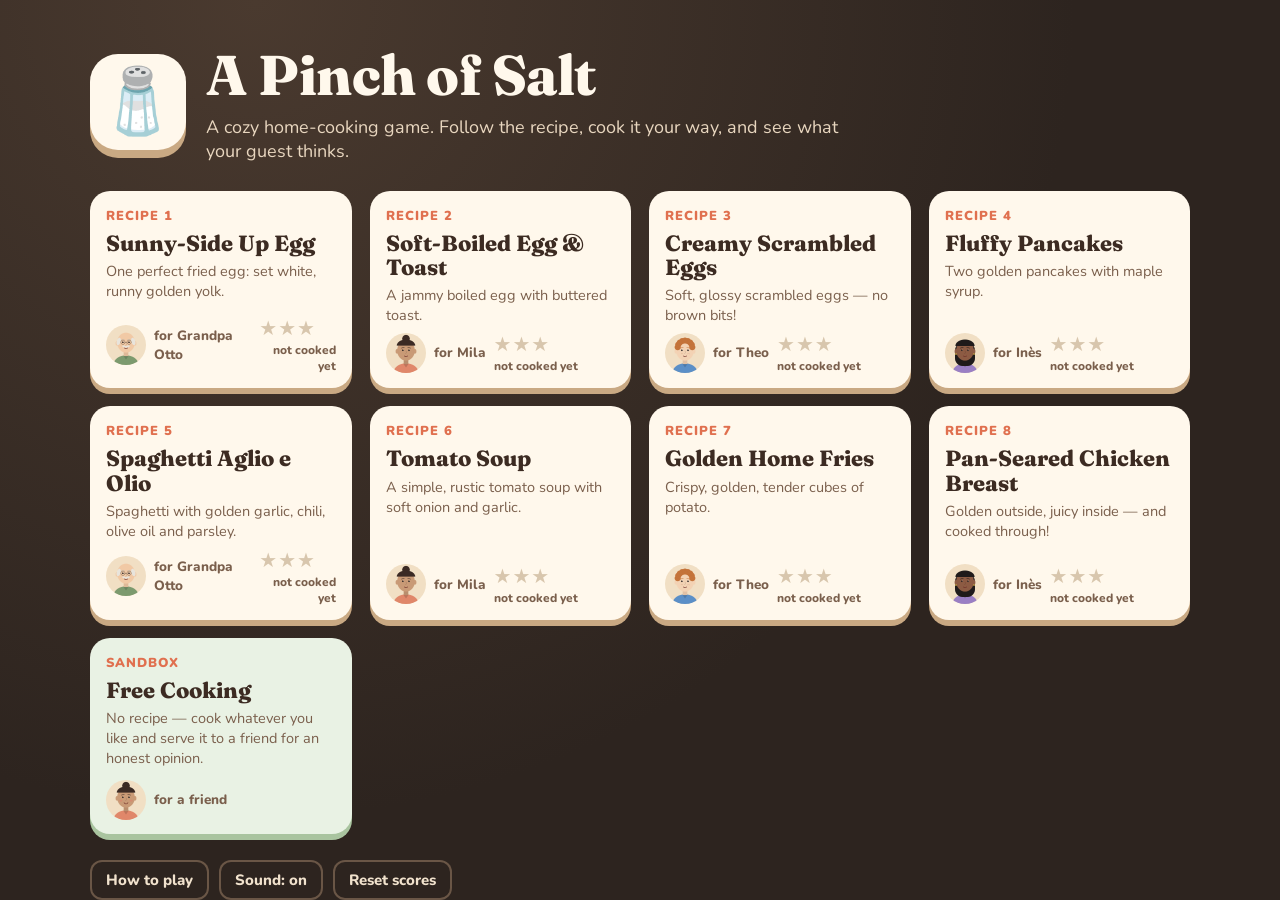
==== index.html @ 3524da97 "A Pinch of Salt: cozy home-cooking simulator Browser game: cook real recipes in a simulated kitchen " ====
<!doctype html>
<html lang="en">
<head>
  <meta charset="utf-8">
  <meta name="viewport" content="width=device-width, initial-scale=1">
  <title>A Pinch of Salt</title>
  <link rel="preconnect" href="https://fonts.googleapis.com">
  <link rel="stylesheet" href="https://fonts.googleapis.com/css2?family=Fraunces:opsz,wght@9..144,600;9..144,800&family=Nunito:wght@600;700;800;900&display=swap">
  <link rel="stylesheet" href="css/style.css">
</head>
<body>
  <div id="app">
    <!-- level select -->
    <section id="menu" class="screen">
      <header class="menu-head">
        <div class="logo">🧂</div>
        <div>
          <h1>A Pinch of Salt</h1>
          <p class="tag">A cozy home-cooking game. Follow the recipe, cook it your way, and see what your guest thinks.</p>
        </div>
      </header>
      <div id="levels" class="levels"></div>
      <footer class="menu-foot">
        <button class="btn ghost" data-act="help">How to play</button>
        <button class="btn ghost" data-act="sound" id="soundBtnMenu">Sound: on</button>
        <button class="btn ghost" data-act="resetScores">Reset scores</button>
      </footer>
    </section>

    <!-- kitchen -->
    <section id="game" class="screen hidden">
      <div id="stage"><canvas id="cv"></canvas></div>
      <aside id="side">
        <div class="diner-card">
          <canvas id="dinerMini" width="160" height="160"></canvas>
          <div>
            <div class="for">Cooking for</div>
            <div class="name" id="dinerName"></div>
            <div class="best" id="bestLine"></div>
          </div>
        </div>
        <div class="recipe-card" id="recipeCard"></div>
        <div class="controls">
          <div class="speed">
            <span>Time</span>
            <button class="btn small seg" data-speed="1">1×</button>
            <button class="btn small seg" data-speed="3">3×</button>
            <button class="btn small seg" data-speed="8">8×</button>
          </div>
          <div class="row">
            <button class="btn small" data-act="help">Help</button>
            <button class="btn small" data-act="sound" id="soundBtn">Sound</button>
            <button class="btn small" data-act="restart">Restart</button>
            <button class="btn small" data-act="menu">Menu</button>
          </div>
        </div>
      </aside>
    </section>

    <!-- verdict -->
    <div id="verdict" class="modal hidden">
      <div class="verdict-box">
        <div class="verdict-left">
          <canvas id="dinerBig" width="360" height="360"></canvas>
          <div class="verdict-name" id="verdictName"></div>
        </div>
        <div class="verdict-right">
          <div class="verdict-title" id="verdictTitle"></div>
          <div class="talk" id="talk"></div>
          <div class="result hidden" id="result">
            <div class="stars" id="stars"></div>
            <div class="score"><span id="scoreNum">0</span><small>/100</small></div>
            <div class="best-note" id="bestNote"></div>
            <details id="details"><summary>What the guest noticed</summary><div id="detailBody"></div></details>
            <div class="row">
              <button class="btn" data-act="retry">Cook again</button>
              <button class="btn primary" data-act="next" id="nextBtn">Next recipe</button>
              <button class="btn ghost" data-act="menu">Menu</button>
            </div>
          </div>
        </div>
      </div>
    </div>

    <!-- help -->
    <div id="help" class="modal hidden">
      <div class="help-box">
        <h2>How to cook</h2>
        <ul>
          <li><b>Drag</b> food and containers around. Pans, pots, plates and bowls live on the wall — drag them down to the counter or the stove.</li>
          <li><b>Pour</b> by holding a jar, bottle or container over another container. Pouring starts after a moment; let go when you have enough. The amount is shown as you pour.</li>
          <li><b>Eggs:</b> drop one into a bowl or pan, then click it to crack it. A boiled egg can be clicked to peel.</li>
          <li><b>Utensils</b> hang on the wall. Click one to pick it up, then:
            spoon / whisk — hold the mouse on a pot or bowl to stir or whisk ·
            spatula — click food in a pan to flip it, hold to stir ·
            tasting spoon — click a dish to taste it ·
            knife (on the cutting board) — click or hold on food on the board; more chops = finer pieces.
            Right-click or <b>Esc</b> puts it down.</li>
          <li><b>Stove:</b> click the right half of a knob to turn the heat up, the left half to turn it down (or scroll).</li>
          <li><b>Sink:</b> put a pot in the sink and click the tap to fill it. Hold a pot over the empty sink to drain the liquid — the solids stay in.</li>
          <li><b>Toaster:</b> drop bread in, press the lever. The dial sets how dark.</li>
          <li><b>Compost:</b> drop food on it, or drop a container on it to empty it.</li>
          <li><b>Serve:</b> put the finished dish on the serving tray and ring the bell. Your guest only judges the food — not the steps you took.</li>
          <li>Hover over anything to see what it is, how hot it is and how cooked it is. Use the time buttons to speed up waiting.</li>
        </ul>
        <div class="row"><button class="btn primary" data-act="closeHelp">Let's cook</button></div>
      </div>
    </div>
  </div>

  <script src="js/util.js"></script>
  <script src="js/ingredients.js"></script>
  <script src="js/sim.js"></script>
  <script src="js/recipes.js"></script>
  <script src="js/judge.js"></script>
  <script src="js/draw.js"></script>
  <script src="js/art.js"></script>
  <script src="js/audio.js"></script>
  <script src="js/kitchen.js"></script>
  <script src="js/ui.js"></script>
</body>
</html>
---- css/style.css ----
:root {
  --bg: #2d241f;
  --paper: #fff8ec;
  --paper-2: #f6ead6;
  --ink: #3c2b22;
  --ink-soft: #7a5f4c;
  --accent: #e0704f;
  --accent-2: #6f9b6a;
  --line: #e2cfb3;
  --star: #f3b33d;
}
* { box-sizing: border-box; }
html, body { margin: 0; height: 100%; background: var(--bg); color: var(--ink); font-family: Nunito, system-ui, sans-serif; }
body { overflow: hidden; }
button { font-family: inherit; }
.hidden { display: none !important; }
#app { position: fixed; inset: 0; }
.screen { position: absolute; inset: 0; }

/* ---------- menu ---------- */
#menu { overflow-y: auto; background: radial-gradient(circle at 20% 0%, #4a3a2f 0%, #2d241f 60%); padding: 40px 16px 24px; }
.menu-head { max-width: 1100px; margin: 0 auto 28px; display: flex; gap: 20px; align-items: center; color: var(--paper); }
.logo { font-size: 64px; width: 96px; height: 96px; display: grid; place-items: center; background: var(--paper); border-radius: 28px; box-shadow: 0 8px 0 #c9a983; }
h1 { font-family: Fraunces, Georgia, serif; font-weight: 800; font-size: clamp(34px, 5vw, 56px); margin: 0; letter-spacing: -0.5px; }
.tag { margin: 6px 0 0; color: #e8d6bf; font-size: 18px; max-width: 640px; }
.levels { max-width: 1100px; margin: 0 auto; display: grid; grid-template-columns: repeat(auto-fill, minmax(240px, 1fr)); gap: 18px; }
.level { background: var(--paper); border-radius: 20px; padding: 16px 16px 14px; cursor: pointer; border: none; text-align: left; color: var(--ink); box-shadow: 0 6px 0 #c9a983; transition: transform 0.12s ease, box-shadow 0.12s ease; display: flex; flex-direction: column; gap: 6px; min-height: 196px; }
.level:hover { transform: translateY(-3px); box-shadow: 0 9px 0 #c9a983; }
.level:active { transform: translateY(2px); box-shadow: 0 3px 0 #c9a983; }
.level .num { font-size: 13px; font-weight: 900; color: var(--accent); letter-spacing: 1px; text-transform: uppercase; }
.level .title { font-family: Fraunces, Georgia, serif; font-size: 22px; font-weight: 800; line-height: 1.1; }
.level .blurb { font-size: 14.5px; color: var(--ink-soft); flex: 1; }
.level .foot { display: flex; align-items: center; justify-content: space-between; gap: 8px; }
.level .who { display: flex; align-items: center; gap: 8px; font-size: 13.5px; color: var(--ink-soft); font-weight: 800; }
.level canvas { width: 40px; height: 40px; border-radius: 50%; background: #f1dfc4; }
.level .st { font-size: 20px; letter-spacing: 1px; color: #d8c6ad; white-space: nowrap; }
.level .st b { color: var(--star); font-weight: 900; }
.level .sc { font-size: 12px; color: var(--ink-soft); font-weight: 800; text-align: right; }
.level.free { background: #e9f2e4; box-shadow: 0 6px 0 #a9c49f; }
.menu-foot { max-width: 1100px; margin: 26px auto 0; display: flex; gap: 10px; flex-wrap: wrap; }

/* ---------- buttons ---------- */
.btn { border: none; background: var(--paper-2); color: var(--ink); font-weight: 800; font-size: 15px; padding: 10px 16px; border-radius: 12px; cursor: pointer; box-shadow: 0 3px 0 #cdb291; }
.btn:hover { filter: brightness(1.04); }
.btn:active { transform: translateY(2px); box-shadow: 0 1px 0 #cdb291; }
.btn.primary { background: var(--accent); color: #fff; box-shadow: 0 3px 0 #a94d33; }
.btn.ghost { background: transparent; color: #f1e2cd; box-shadow: inset 0 0 0 2px #6a5646; }
.verdict-box .btn.ghost { color: var(--ink-soft); box-shadow: inset 0 0 0 2px var(--line); }
.btn.small { font-size: 13.5px; padding: 7px 11px; border-radius: 10px; }
.btn.seg.on { background: var(--accent-2); color: #fff; box-shadow: 0 3px 0 #4b7347; }

/* ---------- game ---------- */
#game { display: flex; }
#stage { flex: 1; position: relative; min-width: 0; }
#cv { position: absolute; inset: 0; width: 100%; height: 100%; display: block; touch-action: none; }
#side { width: clamp(270px, 24vw, 360px); flex: none; background: var(--paper); display: flex; flex-direction: column; border-left: 6px solid #c9a983; }
.diner-card { display: flex; gap: 12px; align-items: center; padding: 14px 16px; background: var(--paper-2); border-bottom: 2px dashed var(--line); }
.diner-card canvas { width: 72px; height: 72px; border-radius: 50%; background: #f1dfc4; flex: none; }
.diner-card .for { font-size: 12px; font-weight: 900; color: var(--ink-soft); text-transform: uppercase; letter-spacing: 1px; }
.diner-card .name { font-family: Fraunces, Georgia, serif; font-size: 22px; font-weight: 800; }
.diner-card .best { font-size: 13px; color: var(--ink-soft); font-weight: 700; }
.recipe-card { flex: 1; overflow-y: auto; padding: 14px 18px 18px; font-size: 15px; line-height: 1.45; }
.recipe-card h2 { font-family: Fraunces, Georgia, serif; font-size: 25px; margin: 2px 0 4px; line-height: 1.1; }
.recipe-card .blurb { margin: 0 0 8px; color: var(--ink-soft); font-style: italic; }
.recipe-card h3 { font-size: 13px; text-transform: uppercase; letter-spacing: 1.2px; color: var(--accent); margin: 14px 0 6px; }
.recipe-card ul { margin: 0; padding-left: 20px; }
.recipe-card ol { margin: 0; padding-left: 22px; }
.recipe-card li { margin: 3px 0; }
.recipe-card ol li { margin: 7px 0; }
.recipe-card .hint { margin-top: 14px; background: #fff1cf; border-radius: 12px; padding: 9px 12px; font-size: 14px; color: #6b4f2a; }
.recipe-card .free-tips li { margin: 6px 0; }
.controls { padding: 10px 14px 14px; border-top: 2px dashed var(--line); display: flex; flex-direction: column; gap: 8px; }
.controls .row, .verdict-box .row, .help-box .row { display: flex; gap: 8px; flex-wrap: wrap; }
.speed { display: flex; gap: 6px; align-items: center; font-weight: 900; font-size: 13px; color: var(--ink-soft); text-transform: uppercase; letter-spacing: 1px; }
.speed span { margin-right: 4px; }

/* ---------- modals ---------- */
.modal { position: fixed; inset: 0; background: rgba(30, 22, 18, 0.62); display: grid; place-items: center; padding: 16px; z-index: 10; }
.verdict-box { background: var(--paper); border-radius: 26px; width: min(880px, 100%); max-height: calc(100vh - 32px); overflow-y: auto; display: flex; gap: 10px; padding: 22px; box-shadow: 0 10px 0 #c9a983; }
.verdict-left { flex: none; width: 260px; display: flex; flex-direction: column; align-items: center; }
.verdict-left canvas { width: 260px; height: 260px; border-radius: 50%; background: radial-gradient(circle at 50% 40%, #fbe9cc, #efd2a8); }
.verdict-name { font-family: Fraunces, Georgia, serif; font-size: 24px; font-weight: 800; margin-top: 8px; }
.verdict-right { flex: 1; min-width: 0; display: flex; flex-direction: column; gap: 10px; }
.verdict-title { font-weight: 900; color: var(--ink-soft); text-transform: uppercase; letter-spacing: 1.2px; font-size: 13px; }
.talk { display: flex; flex-direction: column; gap: 8px; }
.say { background: #fff; border-radius: 16px 16px 16px 4px; padding: 10px 14px; font-size: 17px; font-weight: 700; box-shadow: 0 2px 0 var(--line); animation: pop 0.25s ease-out; border-left: 5px solid #d8c6ad; }
.say.good { border-left-color: var(--accent-2); }
.say.bad { border-left-color: var(--accent); }
.say.meh { border-left-color: var(--star); }
.say.action { background: transparent; box-shadow: none; font-style: italic; color: var(--ink-soft); padding: 2px 4px; border: none; }
@keyframes pop { from { transform: translateY(6px) scale(0.97); opacity: 0; } to { transform: none; opacity: 1; } }
.result { margin-top: 6px; display: flex; flex-direction: column; gap: 10px; }
.stars { font-size: 44px; letter-spacing: 4px; color: #e0d2bd; line-height: 1; }
.stars .on { color: var(--star); display: inline-block; animation: starpop 0.35s ease-out both; }
@keyframes starpop { from { transform: scale(0.2) rotate(-40deg); } 70% { transform: scale(1.25); } to { transform: none; } }
.score { font-family: Fraunces, Georgia, serif; font-size: 40px; font-weight: 800; }
.score small { font-size: 18px; color: var(--ink-soft); margin-left: 4px; }
.best-note { font-weight: 800; color: var(--accent-2); }
details { background: var(--paper-2); border-radius: 12px; padding: 8px 12px; font-size: 14.5px; }
summary { cursor: pointer; font-weight: 800; }
#detailBody p { margin: 6px 0; }
#detailBody .pen { color: var(--accent); font-weight: 900; margin-left: 6px; white-space: nowrap; }
.help-box { background: var(--paper); border-radius: 24px; width: min(760px, 100%); max-height: calc(100vh - 32px); overflow-y: auto; padding: 22px 26px; box-shadow: 0 10px 0 #c9a983; }
.help-box h2 { font-family: Fraunces, Georgia, serif; margin: 0 0 8px; }
.help-box li { margin: 8px 0; line-height: 1.45; }

@media (max-width: 900px) {
  #game { flex-direction: column; }
  #side { width: 100%; height: 42%; border-left: none; border-top: 6px solid #c9a983; }
  #stage { flex: 1; }
  .verdict-box { flex-direction: column; align-items: center; }
  .verdict-left { width: 100%; }
  .verdict-left canvas { width: 180px; height: 180px; }
}
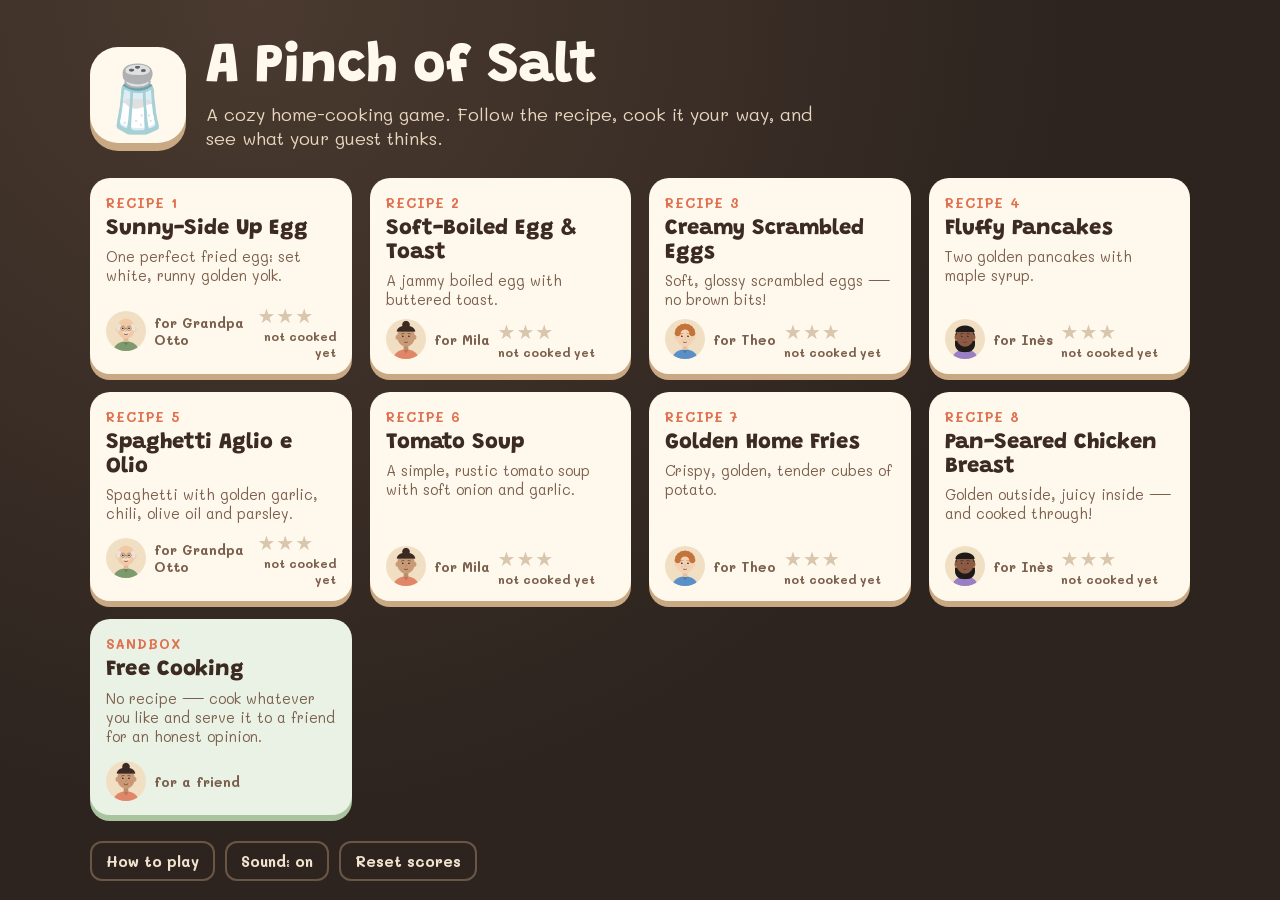
==== commit d2a63e51: "Add 10 new ingredients, soaking and mashing mechanics, cozier fonts New: bell pepper, mushrooms, chi" ====
--- a/index.html
+++ b/index.html
@@ -5,7 +5,7 @@
   <meta name="viewport" content="width=device-width, initial-scale=1">
   <title>A Pinch of Salt</title>
   <link rel="preconnect" href="https://fonts.googleapis.com">
-  <link rel="stylesheet" href="https://fonts.googleapis.com/css2?family=Fraunces:opsz,wght@9..144,600;9..144,800&family=Nunito:wght@600;700;800;900&display=swap">
+  <link rel="stylesheet" href="https://fonts.googleapis.com/css2?family=Grandstander:wght@600;800;900&family=Mali:wght@500;600;700&display=swap">
   <link rel="stylesheet" href="css/style.css">
 </head>
 <body>
--- a/css/style.css
+++ b/css/style.css
@@ -1,4 +1,6 @@
 :root {
+  --font-display: Grandstander, 'Trebuchet MS', system-ui, sans-serif;
+  --font-body: Mali, 'Trebuchet MS', system-ui, sans-serif;
   --bg: #2d241f;
   --paper: #fff8ec;
   --paper-2: #f6ead6;
@@ -10,7 +12,7 @@
   --star: #f3b33d;
 }
 * { box-sizing: border-box; }
-html, body { margin: 0; height: 100%; background: var(--bg); color: var(--ink); font-family: Nunito, system-ui, sans-serif; }
+html, body { margin: 0; height: 100%; background: var(--bg); color: var(--ink); font-family: var(--font-body); }
 body { overflow: hidden; }
 button { font-family: inherit; }
 .hidden { display: none !important; }
@@ -21,14 +23,14 @@
 #menu { overflow-y: auto; background: radial-gradient(circle at 20% 0%, #4a3a2f 0%, #2d241f 60%); padding: 40px 16px 24px; }
 .menu-head { max-width: 1100px; margin: 0 auto 28px; display: flex; gap: 20px; align-items: center; color: var(--paper); }
 .logo { font-size: 64px; width: 96px; height: 96px; display: grid; place-items: center; background: var(--paper); border-radius: 28px; box-shadow: 0 8px 0 #c9a983; }
-h1 { font-family: Fraunces, Georgia, serif; font-weight: 800; font-size: clamp(34px, 5vw, 56px); margin: 0; letter-spacing: -0.5px; }
+h1 { font-family: var(--font-display); font-weight: 800; font-size: clamp(34px, 5vw, 56px); margin: 0; letter-spacing: -0.5px; }
 .tag { margin: 6px 0 0; color: #e8d6bf; font-size: 18px; max-width: 640px; }
 .levels { max-width: 1100px; margin: 0 auto; display: grid; grid-template-columns: repeat(auto-fill, minmax(240px, 1fr)); gap: 18px; }
 .level { background: var(--paper); border-radius: 20px; padding: 16px 16px 14px; cursor: pointer; border: none; text-align: left; color: var(--ink); box-shadow: 0 6px 0 #c9a983; transition: transform 0.12s ease, box-shadow 0.12s ease; display: flex; flex-direction: column; gap: 6px; min-height: 196px; }
 .level:hover { transform: translateY(-3px); box-shadow: 0 9px 0 #c9a983; }
 .level:active { transform: translateY(2px); box-shadow: 0 3px 0 #c9a983; }
 .level .num { font-size: 13px; font-weight: 900; color: var(--accent); letter-spacing: 1px; text-transform: uppercase; }
-.level .title { font-family: Fraunces, Georgia, serif; font-size: 22px; font-weight: 800; line-height: 1.1; }
+.level .title { font-family: var(--font-display); font-size: 22px; font-weight: 800; line-height: 1.1; }
 .level .blurb { font-size: 14.5px; color: var(--ink-soft); flex: 1; }
 .level .foot { display: flex; align-items: center; justify-content: space-between; gap: 8px; }
 .level .who { display: flex; align-items: center; gap: 8px; font-size: 13.5px; color: var(--ink-soft); font-weight: 800; }
@@ -57,10 +59,10 @@
 .diner-card { display: flex; gap: 12px; align-items: center; padding: 14px 16px; background: var(--paper-2); border-bottom: 2px dashed var(--line); }
 .diner-card canvas { width: 72px; height: 72px; border-radius: 50%; background: #f1dfc4; flex: none; }
 .diner-card .for { font-size: 12px; font-weight: 900; color: var(--ink-soft); text-transform: uppercase; letter-spacing: 1px; }
-.diner-card .name { font-family: Fraunces, Georgia, serif; font-size: 22px; font-weight: 800; }
+.diner-card .name { font-family: var(--font-display); font-size: 22px; font-weight: 800; }
 .diner-card .best { font-size: 13px; color: var(--ink-soft); font-weight: 700; }
 .recipe-card { flex: 1; overflow-y: auto; padding: 14px 18px 18px; font-size: 15px; line-height: 1.45; }
-.recipe-card h2 { font-family: Fraunces, Georgia, serif; font-size: 25px; margin: 2px 0 4px; line-height: 1.1; }
+.recipe-card h2 { font-family: var(--font-display); font-size: 25px; margin: 2px 0 4px; line-height: 1.1; }
 .recipe-card .blurb { margin: 0 0 8px; color: var(--ink-soft); font-style: italic; }
 .recipe-card h3 { font-size: 13px; text-transform: uppercase; letter-spacing: 1.2px; color: var(--accent); margin: 14px 0 6px; }
 .recipe-card ul { margin: 0; padding-left: 20px; }
@@ -79,7 +81,7 @@
 .verdict-box { background: var(--paper); border-radius: 26px; width: min(880px, 100%); max-height: calc(100vh - 32px); overflow-y: auto; display: flex; gap: 10px; padding: 22px; box-shadow: 0 10px 0 #c9a983; }
 .verdict-left { flex: none; width: 260px; display: flex; flex-direction: column; align-items: center; }
 .verdict-left canvas { width: 260px; height: 260px; border-radius: 50%; background: radial-gradient(circle at 50% 40%, #fbe9cc, #efd2a8); }
-.verdict-name { font-family: Fraunces, Georgia, serif; font-size: 24px; font-weight: 800; margin-top: 8px; }
+.verdict-name { font-family: var(--font-display); font-size: 24px; font-weight: 800; margin-top: 8px; }
 .verdict-right { flex: 1; min-width: 0; display: flex; flex-direction: column; gap: 10px; }
 .verdict-title { font-weight: 900; color: var(--ink-soft); text-transform: uppercase; letter-spacing: 1.2px; font-size: 13px; }
 .talk { display: flex; flex-direction: column; gap: 8px; }
@@ -93,7 +95,7 @@
 .stars { font-size: 44px; letter-spacing: 4px; color: #e0d2bd; line-height: 1; }
 .stars .on { color: var(--star); display: inline-block; animation: starpop 0.35s ease-out both; }
 @keyframes starpop { from { transform: scale(0.2) rotate(-40deg); } 70% { transform: scale(1.25); } to { transform: none; } }
-.score { font-family: Fraunces, Georgia, serif; font-size: 40px; font-weight: 800; }
+.score { font-family: var(--font-display); font-size: 40px; font-weight: 800; }
 .score small { font-size: 18px; color: var(--ink-soft); margin-left: 4px; }
 .best-note { font-weight: 800; color: var(--accent-2); }
 details { background: var(--paper-2); border-radius: 12px; padding: 8px 12px; font-size: 14.5px; }
@@ -101,7 +103,7 @@
 #detailBody p { margin: 6px 0; }
 #detailBody .pen { color: var(--accent); font-weight: 900; margin-left: 6px; white-space: nowrap; }
 .help-box { background: var(--paper); border-radius: 24px; width: min(760px, 100%); max-height: calc(100vh - 32px); overflow-y: auto; padding: 22px 26px; box-shadow: 0 10px 0 #c9a983; }
-.help-box h2 { font-family: Fraunces, Georgia, serif; margin: 0 0 8px; }
+.help-box h2 { font-family: var(--font-display); margin: 0 0 8px; }
 .help-box li { margin: 8px 0; line-height: 1.45; }
 
 @media (max-width: 900px) {
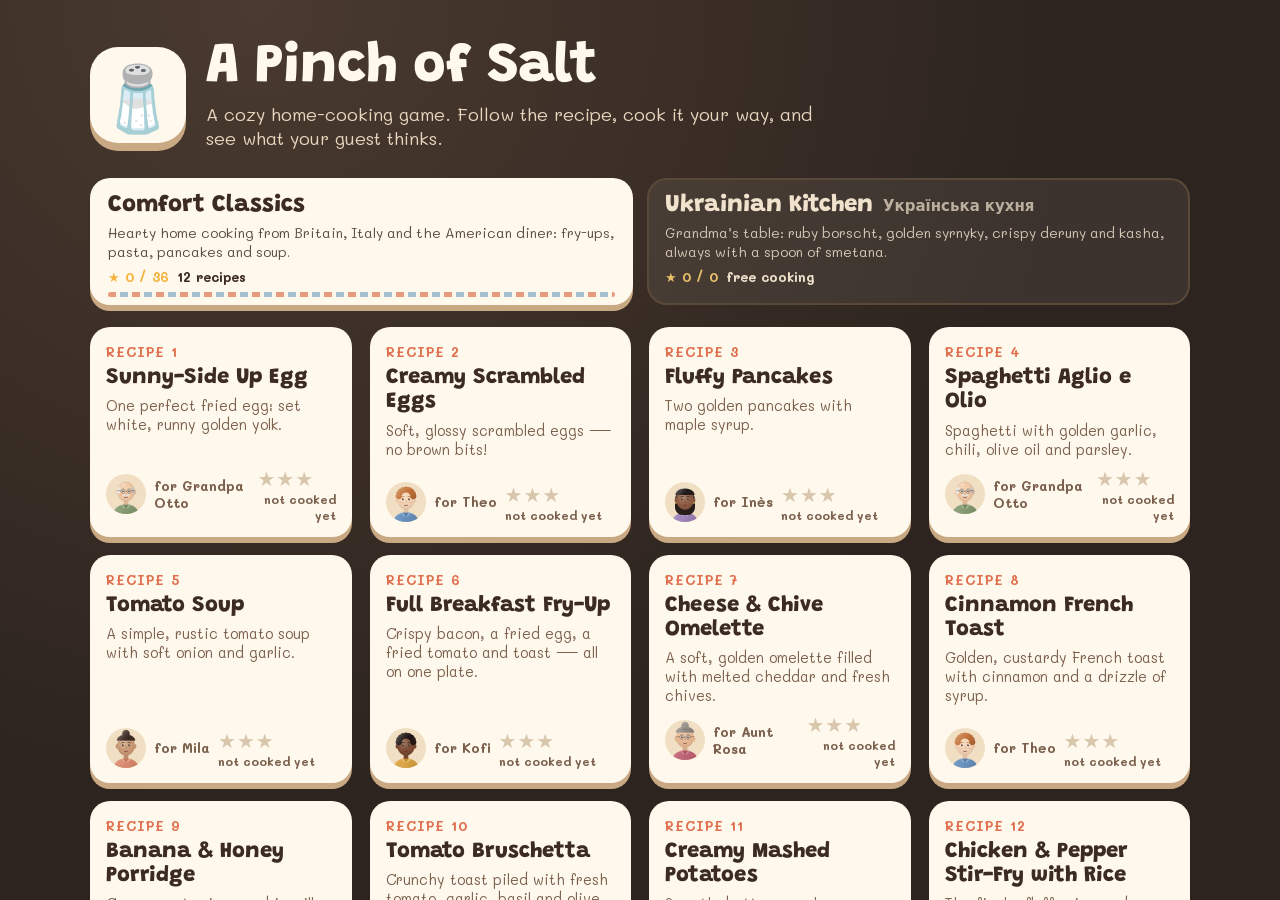
==== commit 8d828fc8: "Cuisine system and Ukrainian kitchen Recipes are grouped into Comfort Classics (12, four removed) an" ====
--- a/index.html
+++ b/index.html
@@ -19,6 +19,7 @@
           <p class="tag">A cozy home-cooking game. Follow the recipe, cook it your way, and see what your guest thinks.</p>
         </div>
       </header>
+      <div id="cuisines" class="cuisines" role="tablist" aria-label="Cuisine"></div>
       <div id="levels" class="levels"></div>
       <footer class="menu-foot">
         <button class="btn ghost" data-act="help">How to play</button>
@@ -37,6 +38,7 @@
             <div class="for">Cooking for</div>
             <div class="name" id="dinerName"></div>
             <div class="best" id="bestLine"></div>
+            <div class="cuisine-line" id="cuisineLine"></div>
           </div>
         </div>
         <div class="recipe-card" id="recipeCard"></div>
@@ -87,6 +89,7 @@
       <div class="help-box">
         <h2>How to cook</h2>
         <ul>
+          <li><b>Cuisines:</b> each cuisine stocks the kitchen with its own ingredients. Pick one at the top of the menu.</li>
           <li><b>Drag</b> food and containers around. Pans, pots, plates and bowls live on the wall — drag them down to the counter or the stove.</li>
           <li><b>Pour</b> by holding a jar, bottle or container over another container. Pouring starts after a moment; let go when you have enough. The amount is shown as you pour.</li>
           <li><b>Eggs:</b> drop one into a bowl or pan, then click it to crack it. A boiled egg can be clicked to peel.</li>
@@ -94,11 +97,13 @@
             spoon / whisk — hold the mouse on a pot or bowl to stir or whisk ·
             spatula — click food in a pan to flip it, hold to stir ·
             tasting spoon — click a dish to taste it ·
+            ladle — click a pot or bowl to scoop, then click (or drag to) where it should go: a pot of soup gives a bowlful, a thick batter or curd dough gives one dollop, so you can fry syrnyky or deruny side by side or drop dumplings into boiling water ·
             knife (on the cutting board) — click or hold on food on the board; more chops = finer pieces.
             Right-click or <b>Esc</b> puts it down.</li>
           <li><b>Stove:</b> click the right half of a knob to turn the heat up, the left half to turn it down (or scroll).</li>
           <li><b>Sink:</b> put a pot in the sink and click the tap to fill it. Hold a pot over the empty sink to drain the liquid — the solids stay in.</li>
           <li><b>Toaster:</b> drop bread in, press the lever. The dial sets how dark.</li>
+          <li><b>Mixing:</b> whisking a bowl turns liquids, powders, cracked eggs and anything grated or minced into one batter.</li>
           <li><b>Compost:</b> drop food on it, or drop a container on it to empty it.</li>
           <li><b>Serve:</b> put the finished dish on the serving tray and ring the bell. Your guest only judges the food — not the steps you took.</li>
           <li>Hover over anything to see what it is, how hot it is and how cooked it is. Use the time buttons to speed up waiting.</li>
@@ -111,6 +116,7 @@
   <script src="js/util.js"></script>
   <script src="js/ingredients.js"></script>
   <script src="js/sim.js"></script>
+  <script src="js/cuisines.js"></script>
   <script src="js/recipes.js"></script>
   <script src="js/judge.js"></script>
   <script src="js/draw.js"></script>
--- a/css/style.css
+++ b/css/style.css
@@ -114,3 +114,26 @@
   .verdict-left { width: 100%; }
   .verdict-left canvas { width: 180px; height: 180px; }
 }
+
+/* ---------- cuisines ---------- */
+.cuisines { max-width: 1100px; margin: 0 auto 22px; display: grid; grid-template-columns: repeat(auto-fit, minmax(280px, 1fr)); gap: 14px; }
+.cuisine-tab { position: relative; text-align: left; border: none; cursor: pointer; border-radius: 20px; padding: 14px 18px 12px; color: #f1e2cd; background: rgba(255, 248, 236, 0.07); box-shadow: inset 0 0 0 2px #5a4838; transition: background 0.15s ease, transform 0.12s ease; display: flex; flex-direction: column; gap: 6px; }
+.cuisine-tab:hover { background: rgba(255, 248, 236, 0.12); transform: translateY(-2px); }
+.cuisine-tab.on { background: var(--paper); color: var(--ink); box-shadow: 0 6px 0 #c9a983; }
+.cuisine-tab.on.ukrainian { background: #fbf6ec; box-shadow: 0 6px 0 #c9a983, inset 0 0 0 0 transparent; }
+.cuisine-tab.ukrainian.on::after { content: ''; position: absolute; left: 18px; right: 18px; bottom: 8px; height: 5px; border-radius: 3px; opacity: 0.8;
+  background: repeating-linear-gradient(90deg, #b8222b 0 6px, transparent 6px 9px, #2a1d1a 9px 12px, transparent 12px 15px); }
+.cuisine-tab.classics.on::after { content: ''; position: absolute; left: 18px; right: 18px; bottom: 8px; height: 5px; border-radius: 3px; opacity: 0.7;
+  background: repeating-linear-gradient(90deg, #e0704f 0 8px, #fff8ec 8px 12px, #7fa8c4 12px 20px, #fff8ec 20px 24px); }
+.ct-head { display: flex; align-items: baseline; gap: 10px; flex-wrap: wrap; }
+.ct-name { font-family: var(--font-display); font-size: 24px; font-weight: 800; line-height: 1.1; }
+.ct-sub { font-size: 15px; font-weight: 700; opacity: 0.7; }
+.ct-tag { font-size: 14px; line-height: 1.35; opacity: 0.85; }
+.ct-prog { display: flex; justify-content: space-between; gap: 8px; font-size: 13px; font-weight: 800; padding-bottom: 8px; }
+.ct-stars { color: var(--star); }
+.cuisine-tab:not(.on) .ct-stars { color: #e9c06a; }
+.level.soon { background: transparent; box-shadow: inset 0 0 0 2px #5a4838; color: #e8d6bf; cursor: default; }
+.level.soon:hover, .level.soon:active { transform: none; box-shadow: inset 0 0 0 2px #5a4838; }
+.level.soon .blurb { color: #cdb9a0; }
+.diner-card .cuisine-line { font-size: 12px; font-weight: 800; color: var(--accent); margin-top: 2px; }
+#side[data-cuisine="ukrainian"] .diner-card { border-bottom: 4px solid transparent; border-image: repeating-linear-gradient(90deg, #b8222b 0 6px, #fff8ec 6px 9px, #2a1d1a 9px 12px, #fff8ec 12px 15px) 4; }
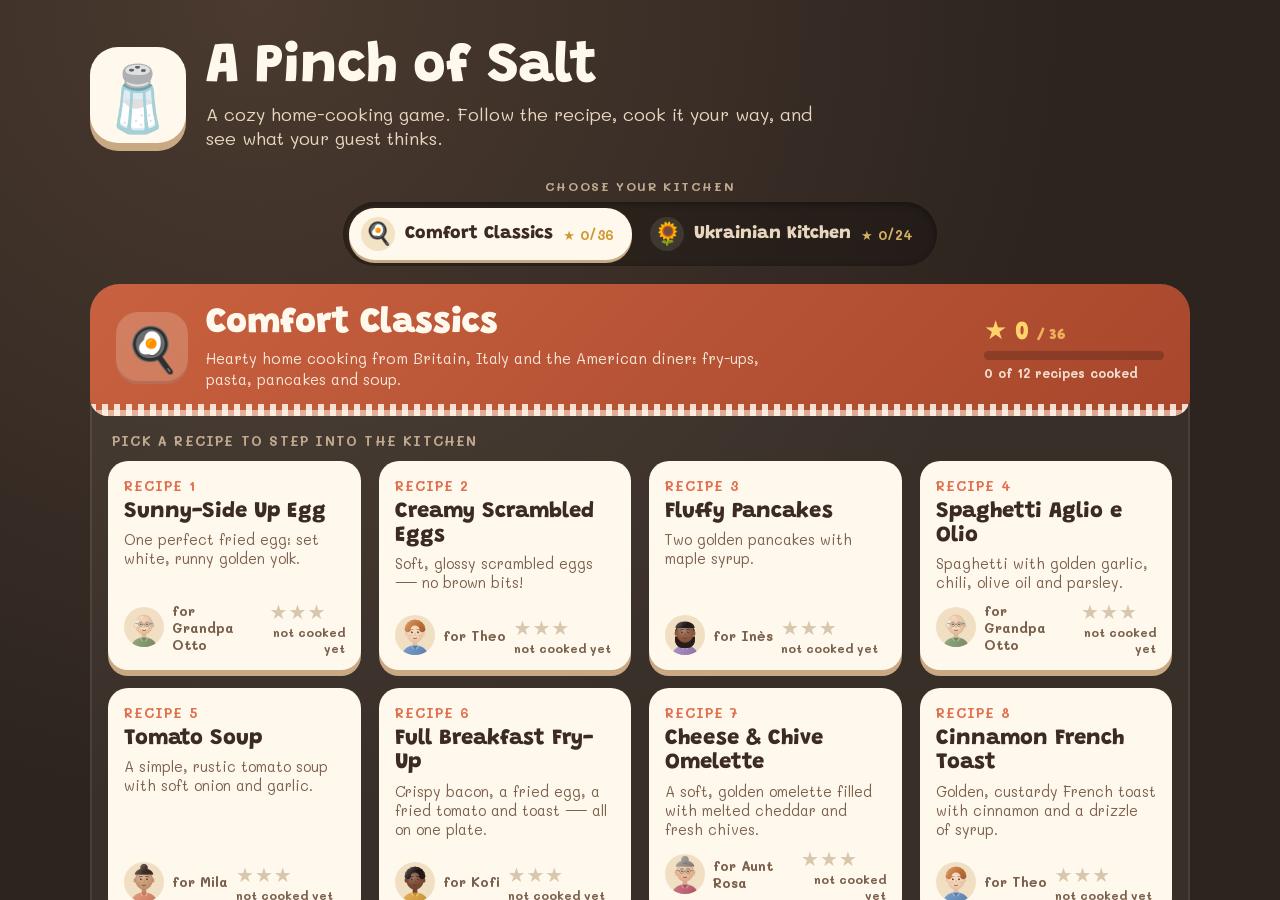
==== commit 2a164235: "Make the cuisine selector a kitchen switcher Cuisines are now a compact pill toggle ("Choose your ki" ====
--- a/index.html
+++ b/index.html
@@ -19,8 +19,15 @@
           <p class="tag">A cozy home-cooking game. Follow the recipe, cook it your way, and see what your guest thinks.</p>
         </div>
       </header>
-      <div id="cuisines" class="cuisines" role="tablist" aria-label="Cuisine"></div>
-      <div id="levels" class="levels"></div>
+      <div class="world-switch-wrap">
+        <div class="ws-label">Choose your kitchen</div>
+        <nav id="cuisines" class="world-switch" role="tablist" aria-label="Kitchen"></nav>
+      </div>
+      <section id="world" class="world" role="tabpanel">
+        <div id="worldBanner" class="world-banner"></div>
+        <div class="world-hint">Pick a recipe to step into the kitchen</div>
+        <div id="levels" class="levels"></div>
+      </section>
       <footer class="menu-foot">
         <button class="btn ghost" data-act="help">How to play</button>
         <button class="btn ghost" data-act="sound" id="soundBtnMenu">Sound: on</button>
--- a/css/style.css
+++ b/css/style.css
@@ -115,23 +115,50 @@
   .verdict-left canvas { width: 180px; height: 180px; }
 }
 
-/* ---------- cuisines ---------- */
-.cuisines { max-width: 1100px; margin: 0 auto 22px; display: grid; grid-template-columns: repeat(auto-fit, minmax(280px, 1fr)); gap: 14px; }
-.cuisine-tab { position: relative; text-align: left; border: none; cursor: pointer; border-radius: 20px; padding: 14px 18px 12px; color: #f1e2cd; background: rgba(255, 248, 236, 0.07); box-shadow: inset 0 0 0 2px #5a4838; transition: background 0.15s ease, transform 0.12s ease; display: flex; flex-direction: column; gap: 6px; }
-.cuisine-tab:hover { background: rgba(255, 248, 236, 0.12); transform: translateY(-2px); }
-.cuisine-tab.on { background: var(--paper); color: var(--ink); box-shadow: 0 6px 0 #c9a983; }
-.cuisine-tab.on.ukrainian { background: #fbf6ec; box-shadow: 0 6px 0 #c9a983, inset 0 0 0 0 transparent; }
-.cuisine-tab.ukrainian.on::after { content: ''; position: absolute; left: 18px; right: 18px; bottom: 8px; height: 5px; border-radius: 3px; opacity: 0.8;
-  background: repeating-linear-gradient(90deg, #b8222b 0 6px, transparent 6px 9px, #2a1d1a 9px 12px, transparent 12px 15px); }
-.cuisine-tab.classics.on::after { content: ''; position: absolute; left: 18px; right: 18px; bottom: 8px; height: 5px; border-radius: 3px; opacity: 0.7;
-  background: repeating-linear-gradient(90deg, #e0704f 0 8px, #fff8ec 8px 12px, #7fa8c4 12px 20px, #fff8ec 20px 24px); }
-.ct-head { display: flex; align-items: baseline; gap: 10px; flex-wrap: wrap; }
-.ct-name { font-family: var(--font-display); font-size: 24px; font-weight: 800; line-height: 1.1; }
-.ct-sub { font-size: 15px; font-weight: 700; opacity: 0.7; }
-.ct-tag { font-size: 14px; line-height: 1.35; opacity: 0.85; }
-.ct-prog { display: flex; justify-content: space-between; gap: 8px; font-size: 13px; font-weight: 800; padding-bottom: 8px; }
-.ct-stars { color: var(--star); }
-.cuisine-tab:not(.on) .ct-stars { color: #e9c06a; }
+/* ---------- kitchens ("worlds") ---------- */
+.world-switch-wrap { max-width: 1100px; margin: 0 auto 18px; display: flex; flex-direction: column; align-items: center; gap: 8px; }
+.ws-label { font-size: 12px; font-weight: 800; letter-spacing: 1.6px; text-transform: uppercase; color: #bfa98f; }
+.world-switch { display: inline-flex; gap: 6px; padding: 6px; border-radius: 999px; background: rgba(0, 0, 0, 0.28); box-shadow: inset 0 2px 6px rgba(0, 0, 0, 0.35); flex-wrap: wrap; justify-content: center; }
+.world-pill { display: inline-flex; align-items: center; gap: 10px; border: none; cursor: pointer; border-radius: 999px; padding: 9px 18px 9px 12px; background: transparent; color: #e8d6bf; font-family: var(--font-display); font-weight: 800; font-size: 18px; transition: background 0.18s ease, color 0.18s ease; }
+.world-pill:hover { background: rgba(255, 248, 236, 0.08); }
+.world-pill .wp-icon { font-size: 22px; width: 34px; height: 34px; display: grid; place-items: center; border-radius: 50%; background: rgba(255, 248, 236, 0.1); }
+.world-pill .wp-stars { font-family: var(--font-body); font-size: 13px; font-weight: 700; color: #e9c06a; opacity: 0.9; }
+.world-pill.on { background: var(--paper); color: var(--ink); box-shadow: 0 3px 0 #c9a983; }
+.world-pill.on .wp-icon { background: #f3e2c4; }
+.world-pill.on .wp-stars { color: #c98f1d; }
+
+.world { max-width: 1100px; margin: 0 auto; border-radius: 30px; padding: 0 18px 20px; background: rgba(255, 248, 236, 0.05); box-shadow: inset 0 0 0 2px rgba(255, 248, 236, 0.08); }
+.world.enter { animation: worldIn 0.35s ease-out; }
+@keyframes worldIn { from { opacity: 0; transform: translateY(10px); } to { opacity: 1; transform: none; } }
+.world-banner { position: relative; margin: 0 -18px 0; padding: 22px 26px 26px; border-radius: 30px 30px 18px 18px; display: flex; align-items: center; gap: 18px; color: #fff8ec; overflow: hidden; }
+.world-banner::after { content: ''; position: absolute; left: 0; right: 0; bottom: 0; height: 10px; }
+.world.classics .world-banner { background: linear-gradient(135deg, #c8613f, #a8472c); }
+.world.classics .world-banner::after { height: 12px; background: repeating-linear-gradient(90deg, rgba(255,248,236,0.85) 0 6px, transparent 6px 12px), repeating-linear-gradient(0deg, rgba(255,248,236,0.55) 0 6px, transparent 6px 12px); }
+.world.ukrainian .world-banner { background: linear-gradient(135deg, #f7efe0, #efe2c9); color: var(--ink); }
+.world.ukrainian .world-banner::after { height: 12px; background:
+  repeating-linear-gradient(90deg, transparent 0 4px, #b8222b 4px 8px, transparent 8px 12px, #2a1d1a 12px 16px, transparent 16px 20px, #b8222b 20px 24px, transparent 24px 28px); opacity: 0.9; }
+.wb-icon { font-size: 44px; width: 72px; height: 72px; flex: none; display: grid; place-items: center; border-radius: 22px; background: rgba(255, 248, 236, 0.2); box-shadow: inset 0 -3px 0 rgba(0, 0, 0, 0.12); }
+.world.ukrainian .wb-icon { background: #fff; box-shadow: inset 0 -3px 0 rgba(120, 80, 40, 0.15); }
+.wb-text { flex: 1; min-width: 0; }
+.wb-title { display: flex; align-items: baseline; gap: 12px; flex-wrap: wrap; }
+.wb-name { font-family: var(--font-display); font-size: clamp(26px, 3.4vw, 36px); font-weight: 900; line-height: 1.05; }
+.wb-sub { font-size: 17px; font-weight: 700; opacity: 0.75; }
+.wb-tag { margin-top: 4px; font-size: 15px; line-height: 1.4; opacity: 0.9; max-width: 560px; }
+.wb-prog { flex: none; width: 180px; display: flex; flex-direction: column; gap: 5px; }
+.wb-stars { font-family: var(--font-display); font-size: 26px; font-weight: 900; color: #ffd36a; }
+.world.ukrainian .wb-stars { color: #c98f1d; }
+.wb-stars small { font-size: 15px; opacity: 0.75; }
+.wb-bar { height: 9px; border-radius: 9px; background: rgba(0, 0, 0, 0.2); overflow: hidden; }
+.wb-bar i { display: block; height: 100%; border-radius: 9px; background: #ffd36a; }
+.world.ukrainian .wb-bar { background: rgba(120, 80, 40, 0.15); }
+.world.ukrainian .wb-bar i { background: #e0a12a; }
+.wb-count { font-size: 12.5px; font-weight: 700; opacity: 0.85; }
+.world-hint { margin: 16px 4px 12px; font-size: 13px; font-weight: 800; letter-spacing: 1.2px; text-transform: uppercase; color: #bfa98f; }
+@media (max-width: 700px) {
+  .world-banner { flex-wrap: wrap; }
+  .wb-prog { width: 100%; }
+  .world-pill { font-size: 15px; }
+}
 .level.soon { background: transparent; box-shadow: inset 0 0 0 2px #5a4838; color: #e8d6bf; cursor: default; }
 .level.soon:hover, .level.soon:active { transform: none; box-shadow: inset 0 0 0 2px #5a4838; }
 .level.soon .blurb { color: #cdb9a0; }
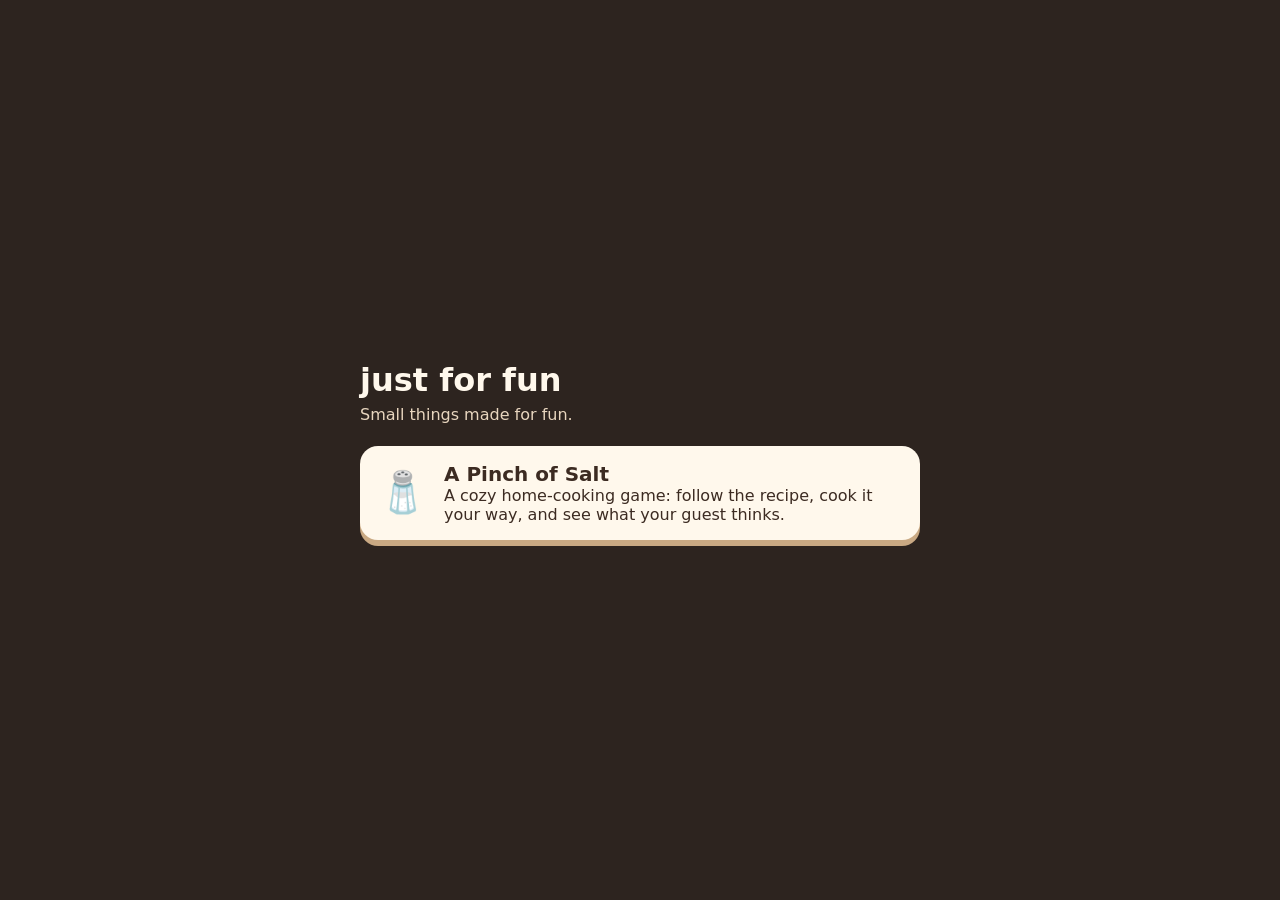
==== commit d544639e: "Start just-for-fun with a landing page Co-Authored-By: Claude Opus 5.5 <noreply@anthropic.com>" ====
--- a/index.html
+++ b/index.html
@@ -3,133 +3,23 @@
 <head>
   <meta charset="utf-8">
   <meta name="viewport" content="width=device-width, initial-scale=1">
-  <title>A Pinch of Salt</title>
-  <link rel="preconnect" href="https://fonts.googleapis.com">
-  <link rel="stylesheet" href="https://fonts.googleapis.com/css2?family=Grandstander:wght@600;800;900&family=Mali:wght@500;600;700&display=swap">
-  <link rel="stylesheet" href="css/style.css">
+  <title>just for fun</title>
+  <style>
+    body { margin: 0; min-height: 100vh; display: grid; place-items: center; background: #2d241f; color: #fff8ec; font-family: system-ui, sans-serif; padding: 16px; box-sizing: border-box; }
+    main { max-width: 560px; width: 100%; }
+    h1 { font-size: 32px; margin: 0 0 6px; }
+    p { color: #e8d6bf; margin: 0 0 22px; }
+    a.card { display: flex; gap: 16px; align-items: center; background: #fff8ec; color: #3c2b22; text-decoration: none; border-radius: 18px; padding: 16px 18px; box-shadow: 0 6px 0 #c9a983; }
+    a.card:hover { transform: translateY(-2px); }
+    .icon { font-size: 40px; }
+    b { display: block; font-size: 20px; }
+  </style>
 </head>
 <body>
-  <div id="app">
-    <!-- level select -->
-    <section id="menu" class="screen">
-      <header class="menu-head">
-        <div class="logo">🧂</div>
-        <div>
-          <h1>A Pinch of Salt</h1>
-          <p class="tag">A cozy home-cooking game. Follow the recipe, cook it your way, and see what your guest thinks.</p>
-        </div>
-      </header>
-      <div class="world-switch-wrap">
-        <div class="ws-label">Choose your kitchen</div>
-        <nav id="cuisines" class="world-switch" role="tablist" aria-label="Kitchen"></nav>
-      </div>
-      <section id="world" class="world" role="tabpanel">
-        <div id="worldBanner" class="world-banner"></div>
-        <div class="world-hint">Pick a recipe to step into the kitchen</div>
-        <div id="levels" class="levels"></div>
-      </section>
-      <footer class="menu-foot">
-        <button class="btn ghost" data-act="help">How to play</button>
-        <button class="btn ghost" data-act="sound" id="soundBtnMenu">Sound: on</button>
-        <button class="btn ghost" data-act="resetScores">Reset scores</button>
-      </footer>
-    </section>
-
-    <!-- kitchen -->
-    <section id="game" class="screen hidden">
-      <div id="stage"><canvas id="cv"></canvas></div>
-      <aside id="side">
-        <div class="diner-card">
-          <canvas id="dinerMini" width="160" height="160"></canvas>
-          <div>
-            <div class="for">Cooking for</div>
-            <div class="name" id="dinerName"></div>
-            <div class="best" id="bestLine"></div>
-            <div class="cuisine-line" id="cuisineLine"></div>
-          </div>
-        </div>
-        <div class="recipe-card" id="recipeCard"></div>
-        <div class="controls">
-          <div class="speed">
-            <span>Time</span>
-            <button class="btn small seg" data-speed="1">1×</button>
-            <button class="btn small seg" data-speed="3">3×</button>
-            <button class="btn small seg" data-speed="8">8×</button>
-          </div>
-          <div class="row">
-            <button class="btn small" data-act="help">Help</button>
-            <button class="btn small" data-act="sound" id="soundBtn">Sound</button>
-            <button class="btn small" data-act="restart">Restart</button>
-            <button class="btn small" data-act="menu">Menu</button>
-          </div>
-        </div>
-      </aside>
-    </section>
-
-    <!-- verdict -->
-    <div id="verdict" class="modal hidden">
-      <div class="verdict-box">
-        <div class="verdict-left">
-          <canvas id="dinerBig" width="360" height="360"></canvas>
-          <div class="verdict-name" id="verdictName"></div>
-        </div>
-        <div class="verdict-right">
-          <div class="verdict-title" id="verdictTitle"></div>
-          <div class="talk" id="talk"></div>
-          <div class="result hidden" id="result">
-            <div class="stars" id="stars"></div>
-            <div class="score"><span id="scoreNum">0</span><small>/100</small></div>
-            <div class="best-note" id="bestNote"></div>
-            <details id="details"><summary>What the guest noticed</summary><div id="detailBody"></div></details>
-            <div class="row">
-              <button class="btn" data-act="retry">Cook again</button>
-              <button class="btn primary" data-act="next" id="nextBtn">Next recipe</button>
-              <button class="btn ghost" data-act="menu">Menu</button>
-            </div>
-          </div>
-        </div>
-      </div>
-    </div>
-
-    <!-- help -->
-    <div id="help" class="modal hidden">
-      <div class="help-box">
-        <h2>How to cook</h2>
-        <ul>
-          <li><b>Cuisines:</b> each cuisine stocks the kitchen with its own ingredients. Pick one at the top of the menu.</li>
-          <li><b>Drag</b> food and containers around. Pans, pots, plates and bowls live on the wall — drag them down to the counter or the stove.</li>
-          <li><b>Pour</b> by holding a jar, bottle or container over another container. Pouring starts after a moment; let go when you have enough. The amount is shown as you pour.</li>
-          <li><b>Eggs:</b> drop one into a bowl or pan, then click it to crack it. A boiled egg can be clicked to peel.</li>
-          <li><b>Utensils</b> hang on the wall. Click one to pick it up, then:
-            spoon / whisk — hold the mouse on a pot or bowl to stir or whisk ·
-            spatula — click food in a pan to flip it, hold to stir ·
-            tasting spoon — click a dish to taste it ·
-            ladle — click a pot or bowl to scoop, then click (or drag to) where it should go: a pot of soup gives a bowlful, a thick batter or curd dough gives one dollop, so you can fry syrnyky or deruny side by side or drop dumplings into boiling water ·
-            knife (on the cutting board) — click or hold on food on the board; more chops = finer pieces.
-            Right-click or <b>Esc</b> puts it down.</li>
-          <li><b>Stove:</b> click the right half of a knob to turn the heat up, the left half to turn it down (or scroll).</li>
-          <li><b>Sink:</b> put a pot in the sink and click the tap to fill it. Hold a pot over the empty sink to drain the liquid — the solids stay in.</li>
-          <li><b>Toaster:</b> drop bread in, press the lever. The dial sets how dark.</li>
-          <li><b>Mixing:</b> whisking a bowl turns liquids, powders, cracked eggs and anything grated or minced into one batter.</li>
-          <li><b>Compost:</b> drop food on it, or drop a container on it to empty it.</li>
-          <li><b>Serve:</b> put the finished dish on the serving tray and ring the bell. Your guest only judges the food — not the steps you took.</li>
-          <li>Hover over anything to see what it is, how hot it is and how cooked it is. Use the time buttons to speed up waiting.</li>
-        </ul>
-        <div class="row"><button class="btn primary" data-act="closeHelp">Let's cook</button></div>
-      </div>
-    </div>
-  </div>
-
-  <script src="js/util.js"></script>
-  <script src="js/ingredients.js"></script>
-  <script src="js/sim.js"></script>
-  <script src="js/cuisines.js"></script>
-  <script src="js/recipes.js"></script>
-  <script src="js/judge.js"></script>
-  <script src="js/draw.js"></script>
-  <script src="js/art.js"></script>
-  <script src="js/audio.js"></script>
-  <script src="js/kitchen.js"></script>
-  <script src="js/ui.js"></script>
+  <main>
+    <h1>just for fun</h1>
+    <p>Small things made for fun.</p>
+    <a class="card" href="pinch-of-salt/"><span class="icon">🧂</span><span><b>A Pinch of Salt</b>A cozy home-cooking game: follow the recipe, cook it your way, and see what your guest thinks.</span></a>
+  </main>
 </body>
 </html>
